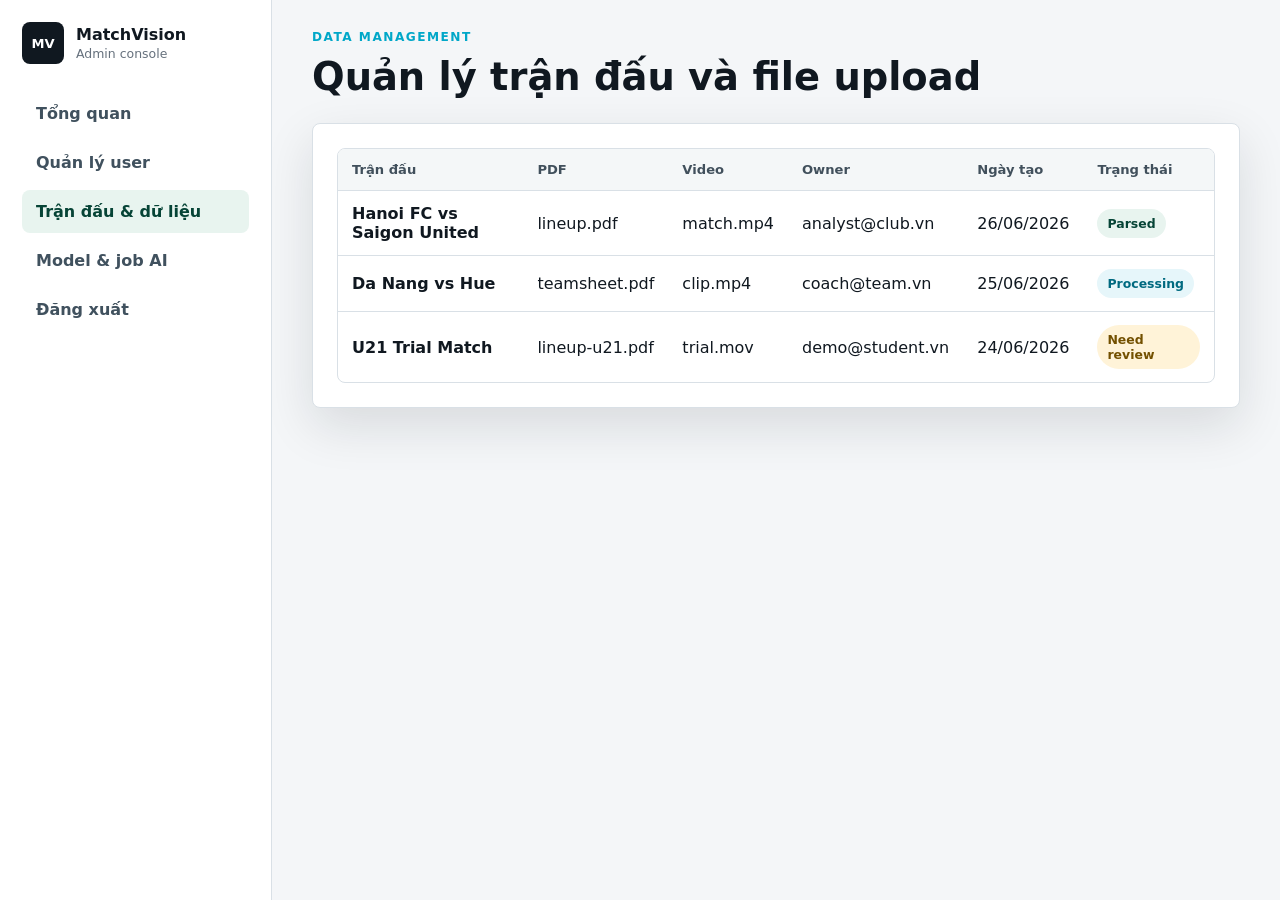
==== frontend/html/admin-matches.html @ df22a4fa "setup" ====
<!doctype html>
<html lang="vi">
  <head>
    <meta charset="utf-8" />
    <meta name="viewport" content="width=device-width, initial-scale=1" />
    <title>Trận đấu & dữ liệu - MatchVision AI</title>
    <link rel="stylesheet" href="../css/common.css" />
    <link rel="stylesheet" href="../css/dashboard.css" />
    <link rel="stylesheet" href="../css/admin.css" />
  </head>
  <body class="dashboard-page">
    <aside class="sidebar admin-sidebar">
      <a class="brand" href="index.html"><span class="brand-mark">MV</span><span><strong>MatchVision</strong><small>Admin console</small></span></a>
      <nav class="side-nav">
        <a href="admin-dashboard.html">Tổng quan</a>
        <a href="admin-users.html">Quản lý user</a>
        <a class="active" href="admin-matches.html">Trận đấu & dữ liệu</a>
        <a href="admin-models.html">Model & job AI</a>
        <a href="login.html">Đăng xuất</a>
      </nav>
    </aside>
    <main class="dashboard-main">
      <header class="dashboard-header">
        <div><p class="eyebrow">Data management</p><h1>Quản lý trận đấu và file upload</h1></div>
      </header>
      <section class="panel">
        <div class="table-wrap">
          <table>
            <thead><tr><th>Trận đấu</th><th>PDF</th><th>Video</th><th>Owner</th><th>Ngày tạo</th><th>Trạng thái</th></tr></thead>
            <tbody>
              <tr><td>Hanoi FC vs Saigon United</td><td>lineup.pdf</td><td>match.mp4</td><td>analyst@club.vn</td><td>26/06/2026</td><td><span class="badge done">Parsed</span></td></tr>
              <tr><td>Da Nang vs Hue</td><td>teamsheet.pdf</td><td>clip.mp4</td><td>coach@team.vn</td><td>25/06/2026</td><td><span class="badge running">Processing</span></td></tr>
              <tr><td>U21 Trial Match</td><td>lineup-u21.pdf</td><td>trial.mov</td><td>demo@student.vn</td><td>24/06/2026</td><td><span class="badge review">Need review</span></td></tr>
            </tbody>
          </table>
        </div>
      </section>
    </main>
  </body>
</html>
---- frontend/css/common.css ----
:root {
  --bg: #f4f6f8;
  --surface: #ffffff;
  --ink: #101820;
  --muted: #66717d;
  --line: #d9e0e6;
  --green: #0c7c59;
  --green-dark: #064436;
  --cyan: #00a7c8;
  --amber: #f0a722;
  --red: #d94b4b;
  --navy: #101820;
  --shadow: 0 18px 50px rgba(16, 24, 32, 0.12);
}

* {
  box-sizing: border-box;
}

html {
  scroll-behavior: smooth;
}

body {
  background: var(--bg);
  color: var(--ink);
  font-family: Inter, ui-sans-serif, system-ui, -apple-system, BlinkMacSystemFont, "Segoe UI", sans-serif;
  margin: 0;
}

button,
input,
select,
textarea {
  font: inherit;
}

button,
a {
  -webkit-tap-highlight-color: transparent;
}

a {
  color: inherit;
  text-decoration: none;
}

img {
  display: block;
  max-width: 100%;
}

.brand {
  align-items: center;
  display: inline-flex;
  gap: 12px;
  min-width: max-content;
}

.brand-mark {
  align-items: center;
  background: var(--green-dark);
  border-radius: 8px;
  color: #fff;
  display: grid;
  font-size: 0.82rem;
  font-weight: 850;
  height: 42px;
  letter-spacing: 0;
  place-items: center;
  width: 42px;
}

.brand strong,
.brand small {
  display: block;
}

.brand small {
  color: var(--muted);
  font-size: 0.78rem;
  margin-top: 2px;
}

.eyebrow {
  color: var(--cyan);
  font-size: 0.76rem;
  font-weight: 850;
  letter-spacing: 0.12em;
  margin: 0 0 10px;
  text-transform: uppercase;
}

.nav-button,
.primary-action,
.secondary-action,
.file-button,
.submit-link {
  align-items: center;
  border: 0;
  border-radius: 8px;
  cursor: pointer;
  display: inline-flex;
  font-weight: 850;
  justify-content: center;
  min-height: 44px;
  padding: 0 18px;
}

.nav-button.solid,
.primary-action,
.file-button,
.submit-link {
  background: var(--amber);
  color: #201806;
}

.nav-button.ghost,
.secondary-action {
  background: rgba(255, 255, 255, 0.14);
  border: 1px solid rgba(16, 24, 32, 0.16);
  color: var(--ink);
}

.secondary-action {
  border-color: rgba(255, 255, 255, 0.38);
  color: #fff;
}

.section-heading {
  margin-bottom: 24px;
}

.section-heading.compact {
  margin-bottom: 18px;
}

.section-heading h2,
.dashboard-header h1,
.auth-card h2,
.auth-visual h1 {
  letter-spacing: 0;
  margin: 0;
}

.feature-card,
.role-panel,
.panel,
.upload-zone,
.auth-card,
.stat-card {
  background: var(--surface);
  border: 1px solid var(--line);
  border-radius: 8px;
  box-shadow: var(--shadow);
}

.feature-card,
.role-panel,
.panel,
.stat-card {
  padding: 24px;
}

.feature-grid,
.role-grid,
.upload-grid,
.result-grid,
.settings-grid,
.stat-grid {
  display: grid;
  gap: 20px;
}

.role-grid,
.upload-grid,
.result-grid,
.settings-grid {
  grid-template-columns: repeat(2, minmax(0, 1fr));
}

.timeline {
  display: grid;
  gap: 14px;
  grid-template-columns: repeat(4, minmax(0, 1fr));
  list-style: none;
  margin: 0;
  padding: 0;
}

.timeline li {
  background: #fff;
  border: 1px solid var(--line);
  border-radius: 8px;
  padding: 18px;
}

.timeline li.active {
  border-color: var(--green);
  box-shadow: 0 12px 36px rgba(12, 124, 89, 0.14);
}

.timeline span {
  align-items: center;
  background: var(--green-dark);
  border-radius: 999px;
  color: #fff;
  display: grid;
  font-weight: 900;
  height: 34px;
  margin-bottom: 14px;
  place-items: center;
  width: 34px;
}

.timeline strong,
.timeline small {
  display: block;
}

.timeline small {
  color: var(--muted);
  line-height: 1.45;
  margin-top: 5px;
}

label {
  color: #41505c;
  display: grid;
  font-size: 0.9rem;
  font-weight: 800;
  gap: 7px;
}

input,
select,
textarea {
  background: #fff;
  border: 1px solid var(--line);
  border-radius: 8px;
  color: var(--ink);
  min-height: 44px;
  padding: 0 12px;
  width: 100%;
}

textarea {
  min-height: 92px;
  padding-top: 12px;
  resize: vertical;
}

.auth-form,
.job-form {
  display: grid;
  gap: 15px;
}

.table-wrap {
  border: 1px solid var(--line);
  border-radius: 8px;
  overflow-x: auto;
}

table {
  border-collapse: collapse;
  min-width: 620px;
  width: 100%;
}

th,
td {
  border-bottom: 1px solid var(--line);
  padding: 13px 14px;
  text-align: left;
}

th {
  background: #f4f7f8;
  color: #41505c;
  font-size: 0.82rem;
}

td:first-child {
  font-weight: 850;
}

tr:last-child td {
  border-bottom: 0;
}

.status-pill,
.badge {
  border-radius: 999px;
  display: inline-flex;
  font-size: 0.78rem;
  font-weight: 850;
  justify-content: center;
  padding: 7px 10px;
}

.status-pill {
  background: #eef4f6;
  color: #40515e;
}

.badge.done {
  background: #e8f4ef;
  color: var(--green-dark);
}

.badge.running {
  background: #e6f6fa;
  color: #006a80;
}

.badge.review {
  background: #fff3d8;
  color: #735000;
}

@media (max-width: 860px) {
  .upload-grid,
  .result-grid,
  .settings-grid,
  .role-grid {
    grid-template-columns: 1fr;
  }
}

@media (max-width: 580px) {
  .timeline,
  .feature-grid {
    grid-template-columns: 1fr;
  }

  .panel,
  .auth-card,
  .stat-card {
    padding: 18px;
  }
}
---- frontend/css/dashboard.css ----
.dashboard-page {
  display: grid;
  grid-template-columns: 272px minmax(0, 1fr);
  min-height: 100vh;
}

.sidebar {
  background: #fff;
  border-right: 1px solid var(--line);
  min-height: 100vh;
  padding: 22px;
  position: sticky;
  top: 0;
}

.admin-sidebar .brand-mark {
  background: var(--navy);
}

.side-nav {
  display: grid;
  gap: 6px;
  margin-top: 28px;
}

.side-nav a {
  border-radius: 8px;
  color: #40515e;
  font-weight: 800;
  padding: 12px 14px;
}

.side-nav a:hover {
  background: #e8eef1;
}

.side-nav a.active {
  background: #e8f4ef;
  color: var(--green-dark);
}

.dashboard-main {
  min-width: 0;
  padding: 30px clamp(18px, 4vw, 40px) 48px;
}

.dashboard-header {
  align-items: center;
  display: flex;
  gap: 20px;
  justify-content: space-between;
  margin-bottom: 24px;
}

.dashboard-header h1 {
  font-size: clamp(1.8rem, 3vw, 3rem);
}

.compact-timeline {
  grid-template-columns: repeat(4, minmax(0, 1fr));
}

.result-grid {
  align-items: start;
}

@media (max-width: 860px) {
  .dashboard-page {
    grid-template-columns: 1fr;
  }

  .sidebar {
    min-height: auto;
    position: static;
  }

  .side-nav {
    grid-template-columns: repeat(2, minmax(0, 1fr));
  }
}

@media (max-width: 1040px) {
  .compact-timeline {
    grid-template-columns: repeat(2, minmax(0, 1fr));
  }
}

@media (max-width: 580px) {
  .compact-timeline,
  .side-nav {
    grid-template-columns: 1fr;
  }

  .dashboard-header {
    align-items: flex-start;
    flex-direction: column;
  }
}
---- frontend/css/admin.css ----
.stat-grid {
  grid-template-columns: repeat(4, minmax(0, 1fr));
  margin-bottom: 20px;
}

.stat-card span,
.stat-card small,
.health-list span {
  color: var(--muted);
}

.stat-card strong {
  display: block;
  font-size: 2rem;
  margin: 8px 0 2px;
}

.health-list {
  display: grid;
  gap: 12px;
  list-style: none;
  margin: 0;
  padding: 0;
}

.health-list li {
  align-items: center;
  background: #f5f8f9;
  border-radius: 8px;
  display: flex;
  justify-content: space-between;
  padding: 14px;
}

.toolbar {
  display: grid;
  gap: 12px;
  grid-template-columns: minmax(0, 1fr) 220px;
  margin-bottom: 16px;
}

@media (max-width: 1040px) {
  .stat-grid {
    grid-template-columns: repeat(2, minmax(0, 1fr));
  }
}

@media (max-width: 580px) {
  .stat-grid,
  .toolbar {
    grid-template-columns: 1fr;
  }
}
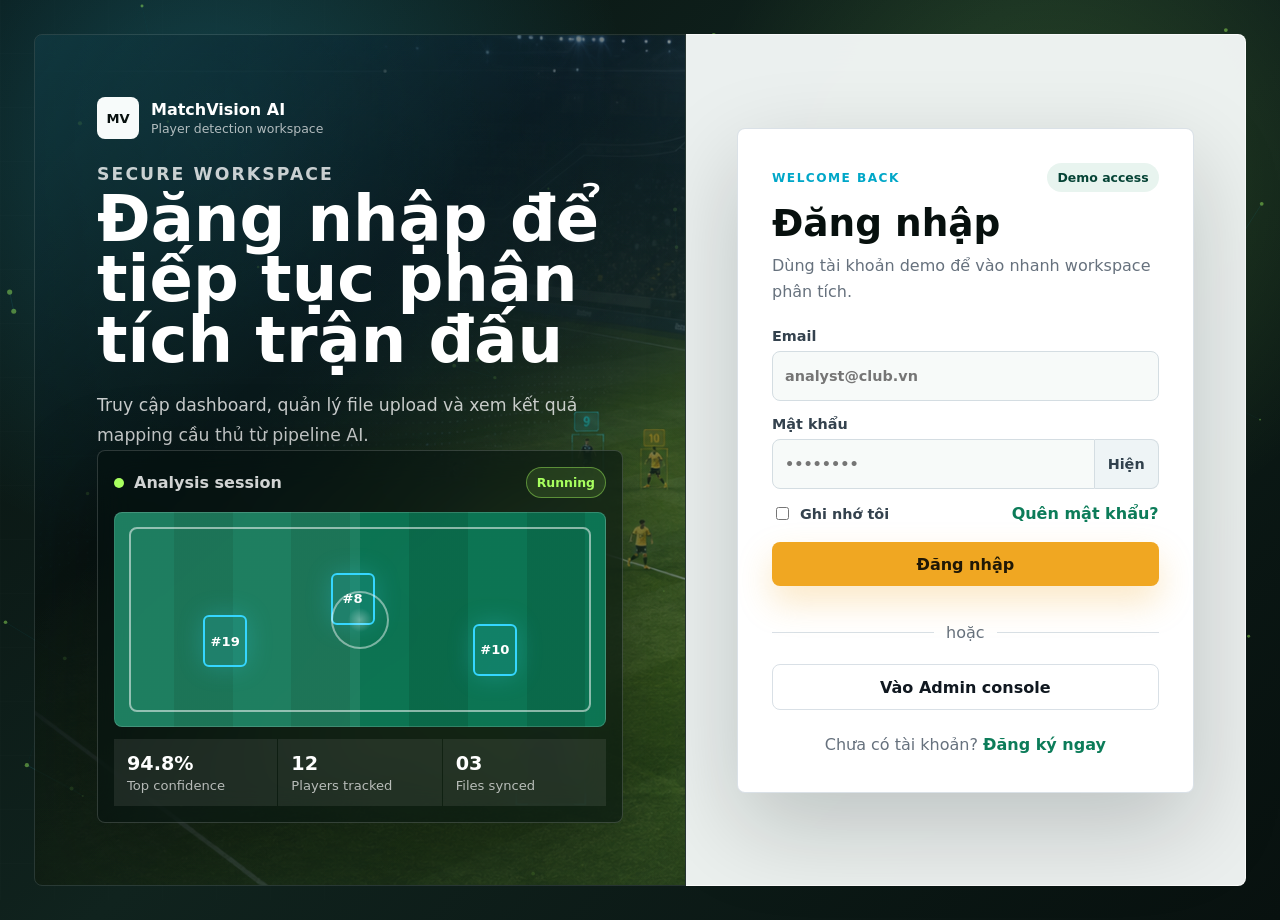
==== commit a5d39751: "complete api for register" ====
--- a/frontend/html/admin-matches.html
+++ b/frontend/html/admin-matches.html
@@ -8,7 +8,7 @@
     <link rel="stylesheet" href="../css/dashboard.css" />
     <link rel="stylesheet" href="../css/admin.css" />
   </head>
-  <body class="dashboard-page">
+  <body class="dashboard-page" data-protected-role="admin">
     <aside class="sidebar admin-sidebar">
       <a class="brand" href="index.html"><span class="brand-mark">MV</span><span><strong>MatchVision</strong><small>Admin console</small></span></a>
       <nav class="side-nav">
@@ -36,5 +36,6 @@
         </div>
       </section>
     </main>
+    <script src="../js/auth-guard.js"></script>
   </body>
 </html>
--- a/frontend/css/common.css
+++ b/frontend/css/common.css
@@ -50,6 +50,10 @@
   max-width: 100%;
 }
 
+[hidden] {
+  display: none !important;
+}
+
 .brand {
   align-items: center;
   display: inline-flex;
